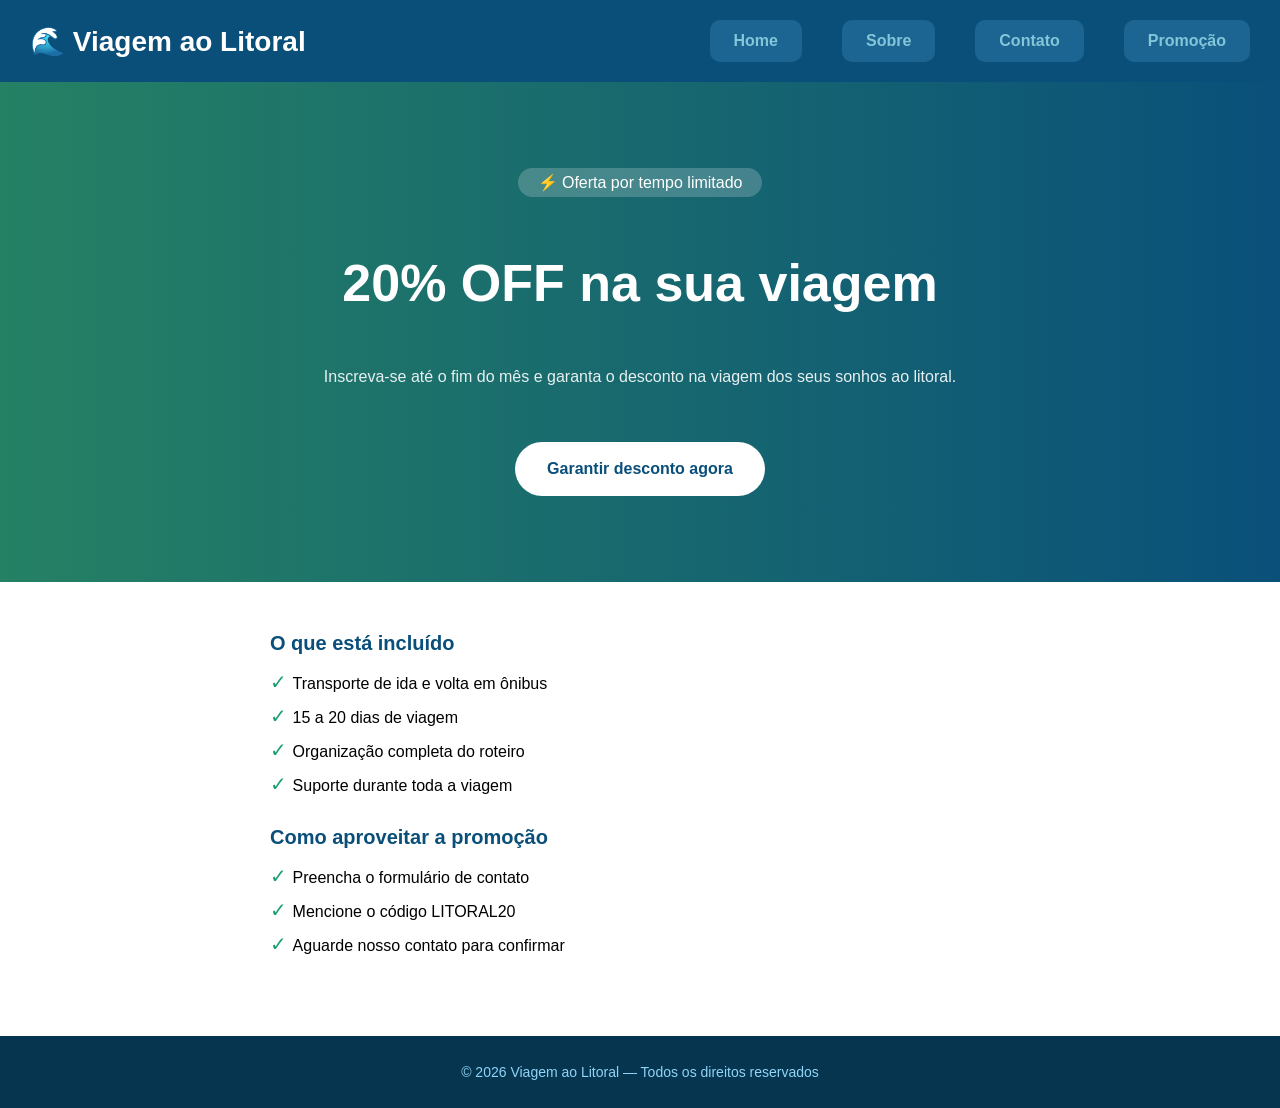
==== promo/index.html @ 093f293b "Projeto Viagem ao Litoral" ====
<!doctype html>
<html lang="pt-BR">
  <head>
    <meta charset="UTF-8" />
    <meta name="viewport" content="width=device-width, initial-scale=1.0" />
    <title>Promoção — Viagem ao Litoral</title>
    <link rel="stylesheet" href="../css/style.css" />
  </head>
  <body>
    <div class="overlay" id="overlay"></div>
    <header>
      <h1>🌊 Viagem ao Litoral</h1>
      <button
        class="hamburger"
        id="hamburger"
        aria-label="Abrir menu"
        aria-expanded="false"
      >
        <span></span>
        <span></span>
        <span></span>
      </button>
      <nav class="menu" id="menu">
        <a href="../index.html">Home</a>
        <a href="../sobre.html">Sobre</a>
        <a href="../contato.html">Contato</a>
        <a href="index.html">Promoção</a>
      </nav>
    </header>
    <main>
      <section class="desconto">
        <div class="tag">⚡ Oferta por tempo limitado</div>
        <h2>20% OFF na sua viagem</h2>
        <p>
          Inscreva-se até o fim do mês e garanta o desconto na viagem dos seus
          sonhos ao litoral.
        </p>
        <a href="../contato.html" class="botao_promo"
          >Garantir desconto agora</a
        >
      </section>
      <section class="desconto-detalhes">
        <h3>O que está incluído</h3>
        <ul>
          <li>Transporte de ida e volta em ônibus</li>
          <li>15 a 20 dias de viagem</li>
          <li>Organização completa do roteiro</li>
          <li>Suporte durante toda a viagem</li>
        </ul>

        <h3>Como aproveitar a promoção</h3>
        <ul>
          <li>Preencha o formulário de contato</li>
          <li>Mencione o código LITORAL20</li>
          <li>Aguarde nosso contato para confirmar</li>
        </ul>
      </section>
    </main>
    <footer>
      <p>© 2026 Viagem ao Litoral — Todos os direitos reservados</p>
    </footer>
    <script>
      const hamburger = document.getElementById("hamburger");
      const menu = document.getElementById("menu");
      const overlay = document.getElementById("overlay");

      function abrirMenu() {
        hamburger.classList.add("aberto");
        menu.classList.add("aberto");
        overlay.classList.add("aberto");
        hamburger.setAttribute("aria-expanded", "true");
        document.body.style.overflow = "hidden";
      }

      function fecharMenu() {
        hamburger.classList.remove("aberto");
        menu.classList.remove("aberto");
        overlay.classList.remove("aberto");
        hamburger.setAttribute("aria-expanded", "false");
        document.body.style.overflow = "";
      }

      hamburger.addEventListener("click", function () {
        if (menu.classList.contains("aberto")) {
          fecharMenu();
        } else {
          abrirMenu();
        }
      });

      overlay.addEventListener("click", fecharMenu);

      document.addEventListener("keydown", function (e) {
        if (e.key === "Escape") fecharMenu();
      });
    </script>
  </body>
</html>
---- css/style.css ----
/* ============================================================
   RESET GLOBAL
   Aplicado em todas as páginas
   ============================================================ */
* {
    box-sizing: border-box;
    font-family: Arial, Helvetica, sans-serif;
    margin: 0;
    padding: 0;
}

body {
    background-color: white;
}


/* ============================================================
   HEADER — Cabeçalho fixo no topo
   Aplicado em: index.html | sobre.html | contato.html | promo/index.html
   ============================================================ */
header {
    display: flex;
    background-color: #0A4F7A;
    padding: 20px 30px;
    position: sticky;
    top: 0;
    left: 0;
    width: 100%;
    align-items: center;
    justify-content: space-between;
    z-index: 160;
}

header h1 {
    color: white;
    font-size: clamp(18px, 4vw, 28px);
}


/* ============================================================
   NAVEGAÇÃO — Menu de links no header
   Aplicado em: index.html | sobre.html | contato.html | promo/index.html
   ============================================================ */
.menu {
    display: flex;
    gap: 40px;
}

.menu a {
    text-decoration: none;
    color: #82C6D8;
    font-weight: bold;
    background-color: #1c6491;
    padding: 12px 24px;
    border-radius: 10px;
    transition: background 0.3s, transform 0.3s;
    -webkit-tap-highlight-color: transparent;
    touch-action: manipulation;
    cursor: pointer;
}

.menu a:hover {
    background: rgba(255, 255, 255, 0.15);
    transform: translateY(-2px);
}

.menu a:active {
    transform: translateY(0px) scale(0.95);
    background: rgba(255, 255, 255, 0.25);
}


/* ============================================================
   HAMBURGER — Botão de menu mobile
   Aplicado em: index.html | sobre.html | contato.html | promo/index.html
   (visível apenas em telas <= 768px via @media)
   ============================================================ */
.hamburger {
    display: none;
    flex-direction: column;
    justify-content: center;
    align-items: center;
    width: 44px;
    height: 44px;
    background: none;
    border: none;
    cursor: pointer;
    padding: 6px;
    gap: 6px;
    -webkit-tap-highlight-color: transparent;
    touch-action: manipulation;
    z-index: 200;
}

.hamburger span {
    display: block;
    width: 26px;
    height: 3px;
    background-color: white;
    border-radius: 3px;
    transition: transform 0.35s ease, opacity 0.25s ease, width 0.3s ease;
    transform-origin: center;
}

/* Animação das 3 barras ao abrir o menu */
.hamburger.aberto span:nth-child(1) {
    transform: translateY(9px) rotate(45deg);
}

.hamburger.aberto span:nth-child(2) {
    opacity: 0;
    width: 0;
}

.hamburger.aberto span:nth-child(3) {
    transform: translateY(-9px) rotate(-45deg);
}


/* ============================================================
   SEÇÃO: .introducao — Banner principal com CTA
   Aplicado em: index.html
   ============================================================ */
.introducao {
    display: flex;
    align-items: center;
    flex-direction: column;
    text-align: center;
    justify-content: space-evenly;
    background: linear-gradient(to right, #0A4F7A, #198D76);
    height: 400px;
    padding: 40px 20px;
}

.introducao h2 {
    font-size: clamp(24px, 5vw, 42px);
    color: white;
}

.introducao p {
    color: #B4D0D1;
    font-size: clamp(14px, 2.5vw, 16px);
    padding: 0 10px;
}

/* Botão "Quero me inscrever" da home */
.botao_home {
    display: inline-block;
    text-decoration: none;
    border-radius: 35px;
    background-color: #ffffff;
    color: #11547D;
    font-weight: bold;
    padding: 18px 32px;
    cursor: pointer;
    transition: transform 0.3s ease, box-shadow 0.3s ease;
    -webkit-tap-highlight-color: transparent;
    touch-action: manipulation;
}

.botao_home:hover {
    transform: scale(1.1);
    box-shadow: 5px 5px 15px rgba(0, 0, 0, 0.3);
}

.botao_home:active {
    transform: scale(0.95);
    box-shadow: 2px 2px 8px rgba(0, 0, 0, 0.2);
}


/* ============================================================
   SEÇÃO: .viagens — Lista de próximas viagens
   Aplicado em: index.html
   ============================================================ */
.viagens {
    display: flex;
    flex-direction: column;
    text-align: center;
    padding: 60px 30px;
}

.viagens h2 {
    font-size: clamp(22px, 4vw, 32px);
    color: #0A4F7A;
}

.viagens > p {
    margin-top: 8px;
    color: #555;
}

/* Grid de cartões de viagem */
.cartoes {
    display: flex;
    justify-content: center;
    align-items: center;
    flex-wrap: wrap;
    padding: 40px 20px;
    gap: 30px;
}

.cartao {
    height: 180px;
    width: 230px;
    border-radius: 15px;
    box-shadow: 5px 5px 15px rgba(0, 0, 0, 0.3),
        0 -5px 0 #1D9E75;
    flex-shrink: 0;
}

.cartao .destino {
    color: #314F7A;
    font-weight: bold;
    font-size: 18px;
    padding: 17px 0px 0px 17px;
    text-align: left;
}

.cartao .duracao {
    font-size: 12px;
    color: #888888;
    text-align: left;
    padding: 17px 0px 0px 17px;
}

.cartao .preco {
    color: #1D9E75;
    font-size: 25px;
    font-weight: bold;
    padding: 17px 0px 0px 17px;
    text-align: left;
}


/* ============================================================
   SEÇÃO: .galeria — Foto da praia
   Aplicado em: index.html
   ============================================================ */
.galeria {
    padding: 0 30px 60px;
    text-align: center;
}

.galeria img {
    width: 100%;
    max-width: 900px;
    height: 340px;
    object-fit: cover;
    border-radius: 16px;
}


/* ============================================================
   FOOTER — Rodapé com copyright
   Aplicado em: index.html | sobre.html | contato.html | promo/index.html
   ============================================================ */
footer {
    background-color: #063550;
    color: #90d4f7;
    text-align: center;
    padding: 28px;
    font-size: 14px;
}


/* ============================================================
   SEÇÃO: .sobre — Texto institucional da empresa
   Aplicado em: sobre.html
   ============================================================ */
.sobre {
    line-height: 2.0;
    margin: 0 auto;
    padding: 50px 30px;
    max-width: 750px;
    min-height: auto;
}

.sobre h2 {
    color: #0A4F7A;
    text-align: left;
    font-size: clamp(22px, 4vw, 32px);
}

.sobre p {
    color: #444444;
}

/* Botão "Quero me inscrever" da página Sobre */
.botao_sobre {
    display: inline-block;
    text-decoration: none;
    border-radius: 40px;
    background-color: #11547D;
    color: #F0F0F0;
    font-weight: bold;
    padding: 18px 32px;
    margin-top: 20px;
    cursor: pointer;
    transition: transform 0.3s ease, box-shadow 0.3s ease;
    -webkit-tap-highlight-color: transparent;
    touch-action: manipulation;
}

.botao_sobre:hover {
    transform: scale(1.1);
    box-shadow: 5px 5px 15px rgba(0, 0, 0, 0.3);
}

.botao_sobre:active {
    transform: scale(0.95);
    box-shadow: 2px 2px 8px rgba(0, 0, 0, 0.2);
}


/* ============================================================
   SEÇÃO: .cadastro — Formulário de inscrição
   Aplicado em: contato.html
   ============================================================ */
.cadastro {
    margin: 0 auto;
    max-width: 700px;
    padding: 50px 30px;

    /* Centralização vertical do conteúdo da seção */
    display: flex;
    flex-direction: column;
    justify-content: center;
}

.cadastro h2 {
    color: #0A4F7A;
    font-size: clamp(22px, 4vw, 32px);
}

.cadastro p {
    color: #555555;
    /* Espaçamento entre o h2 e o parágrafo */
    margin-top: 16px;
}


/* ============================================================
   FORMULÁRIO — Estilo compartilhado dos dois forms
   Aplicado em: contato.html (.cadastro e .sugestoes)
   ============================================================ */
.formulario {
    background-color: #FFFFFF;
    padding: 30px;
    width: 100%;
    max-width: 500px;
    border-radius: 20px;
    box-shadow: 5px 5px 10px rgba(0, 0, 0, 0.3);
    margin-top: 20px;
}

.formulario input {
    padding: 12px 16px;
    border: 1.5px solid #d0e8f5;
    border-radius: 8px;
    font-size: 15px;
    width: 100%;
}

.formulario button {
    border: none;
    width: 100%;
    color: white;
    background-color: #0A4F7A;
    font-weight: bold;
    padding: 15px;
    border-radius: 20px;
    transition: background-color 0.3s ease, transform 0.2s ease;
    cursor: pointer;
    -webkit-tap-highlight-color: transparent;
    touch-action: manipulation;
}

.formulario button:hover {
    background-color: #198D76;
}

.formulario button:active {
    transform: scale(0.95);
    background-color: #137a63;
}


/* ============================================================
   SEÇÃO: .sugestoes — Formulário de sugestões e reclamações
   Aplicado em: contato.html
   ============================================================ */
.sugestoes {
    margin: 0 auto;
    max-width: 700px;
    padding: 0 30px 60px;

    /* Centralização vertical do conteúdo da seção */
    display: flex;
    flex-direction: column;
    justify-content: center;
}

.sugestoes h2 {
    color: #0A4F7A;
    font-size: clamp(22px, 4vw, 32px);
}

.sugestoes p {
    color: #555555;
    /* Espaçamento entre o h2 e o parágrafo */
    margin-top: 16px;
}

.sugestoes textarea {
    padding: 12px 16px;
    border: 1.5px solid #d0e8f5;
    border-radius: 8px;
    font-size: 15px;
    width: 100%;
}


/* ============================================================
   SEÇÃO: .desconto — Banner principal da promoção
   Aplicado em: promo/index.html
   ============================================================ */
.desconto {
    display: flex;
    flex-direction: column;
    justify-content: center;
    align-items: center;
    justify-content: space-evenly;
    background: linear-gradient(to right, #258164, #0A507A);
    width: 100%;
    min-height: 500px;
    padding: 50px 20px;
    text-align: center;
    gap: 20px;
}

/* Tag de oferta limitada */
.tag {
    display: inline;
    background: rgba(255, 255, 255, 0.2);
    color: white;
    padding: 5px 20px;
    border-radius: 20px;
}

.desconto h2 {
    color: white;
    font-size: clamp(28px, 6vw, 52px);
}

.desconto p {
    color: #E7F0F1;
    font-size: clamp(14px, 2.5vw, 16px);
}

/* Botão "Garantir desconto agora" da promo */
.botao_promo {
    text-decoration: none;
    display: inline-block;
    background-color: white;
    border: none;
    color: #0A4F7A;
    font-weight: bold;
    padding: 18px 32px;
    border-radius: 35px;
    cursor: pointer;
    transition: transform 0.3s ease, box-shadow 0.3s ease;
    -webkit-tap-highlight-color: transparent;
    touch-action: manipulation;
}

.botao_promo:hover {
    transform: scale(1.1);
    box-shadow: 5px 5px 15px rgba(0, 0, 0, 0.3);
}

.botao_promo:active {
    transform: scale(0.95);
    box-shadow: 2px 2px 8px rgba(0, 0, 0, 0.2);
}


/* ============================================================
   SEÇÃO: .desconto-detalhes — Lista de itens incluídos na promoção
   Aplicado em: promo/index.html
   ============================================================ */
.desconto-detalhes {
    padding: 50px 30px;
    max-width: 800px;
    margin: 0 auto;
}

.desconto-detalhes h3 {
    font-size: 20px;
    color: #0a4f7a;
    margin-bottom: 15px;
}

.desconto-detalhes ul {
    list-style: none;
    display: flex;
    flex-direction: column;
    gap: 10px;
    margin-bottom: 30px;
}

.desconto-detalhes ul li::before {
    content: "✓ ";
    font-size: 20px;
    color: #1d9e75;
}


/* ============================================================
   MEDIA QUERY — Telas até 768px (mobile)
   Ajustes para: index.html | sobre.html | contato.html | promo/index.html
   ============================================================ */
@media (max-width: 768px) {

    /* Exibe o botão hamburger e oculta o menu horizontal */
    .hamburger {
        display: flex;
    }

    /* Menu lateral deslizante (drawer) */
    .menu {
        position: fixed;
        top: 0;
        right: 0;
        width: 70%;
        max-width: 300px;
        height: 100vh;
        background-color: #0A4F7A;
        flex-direction: column;
        align-items: flex-start;
        justify-content: flex-start;
        padding: 90px 30px 40px;
        gap: 16px;
        transform: translateX(100%);
        transition: transform 0.35s cubic-bezier(0.4, 0, 0.2, 1);
        z-index: 150;
        box-shadow: -4px 0 20px rgba(0, 0, 0, 0.3);
    }

    .menu.aberto {
        transform: translateX(0);
    }

    .menu a {
        width: 100%;
        font-size: 16px;
        padding: 14px 20px;
    }

    /* Overlay escuro ao abrir o menu mobile */
    .overlay {
        position: fixed;
        inset: 0;
        background: rgba(0, 0, 0, 0.45);
        z-index: 140;
        opacity: 0;
        visibility: hidden;
        pointer-events: none;
        transition: opacity 0.35s ease, visibility 0.35s ease;
    }

    .overlay.aberto {
        opacity: 1;
        visibility: visible;
        pointer-events: auto;
    }

    /* index.html — .introducao */
    .introducao {
        height: auto;
        min-height: 350px;
        padding: 50px 20px;
    }

    /* index.html — .viagens */
    .viagens {
        padding: 40px 16px;
    }

    /* index.html — .cartoes */
    .cartoes {
        flex-direction: column;
        padding: 20px 16px;
        align-items: center;
    }

    .cartao {
        width: 100%;
        max-width: 320px;
        height: auto;
        padding-bottom: 20px;
    }

    /* index.html — .galeria */
    .galeria {
        padding: 0 16px 40px;
    }

    .galeria img {
        height: 220px;
    }

    /* sobre.html — .sobre */
    .sobre {
        padding: 40px 20px;
    }

    /* contato.html — .cadastro */
    .cadastro {
        padding: 40px 20px;
    }

    /* contato.html — .formulario */
    .formulario {
        max-width: 100%;
    }

    /* contato.html — .sugestoes */
    .sugestoes {
        padding: 0 20px 50px;
    }

    /* promo/index.html — .desconto */
    .desconto {
        min-height: 420px;
        padding: 50px 20px;
    }

    /* promo/index.html — .desconto-detalhes */
    .desconto-detalhes {
        padding: 40px 20px;
    }
}


/* ============================================================
   MEDIA QUERY — Telas até 400px (telas muito pequenas)
   Ajustes para: index.html | sobre.html | contato.html | promo/index.html
   ============================================================ */
@media (max-width: 400px) {
    header {
        padding: 16px 20px;
    }

    header h1 {
        font-size: 16px;
    }
}
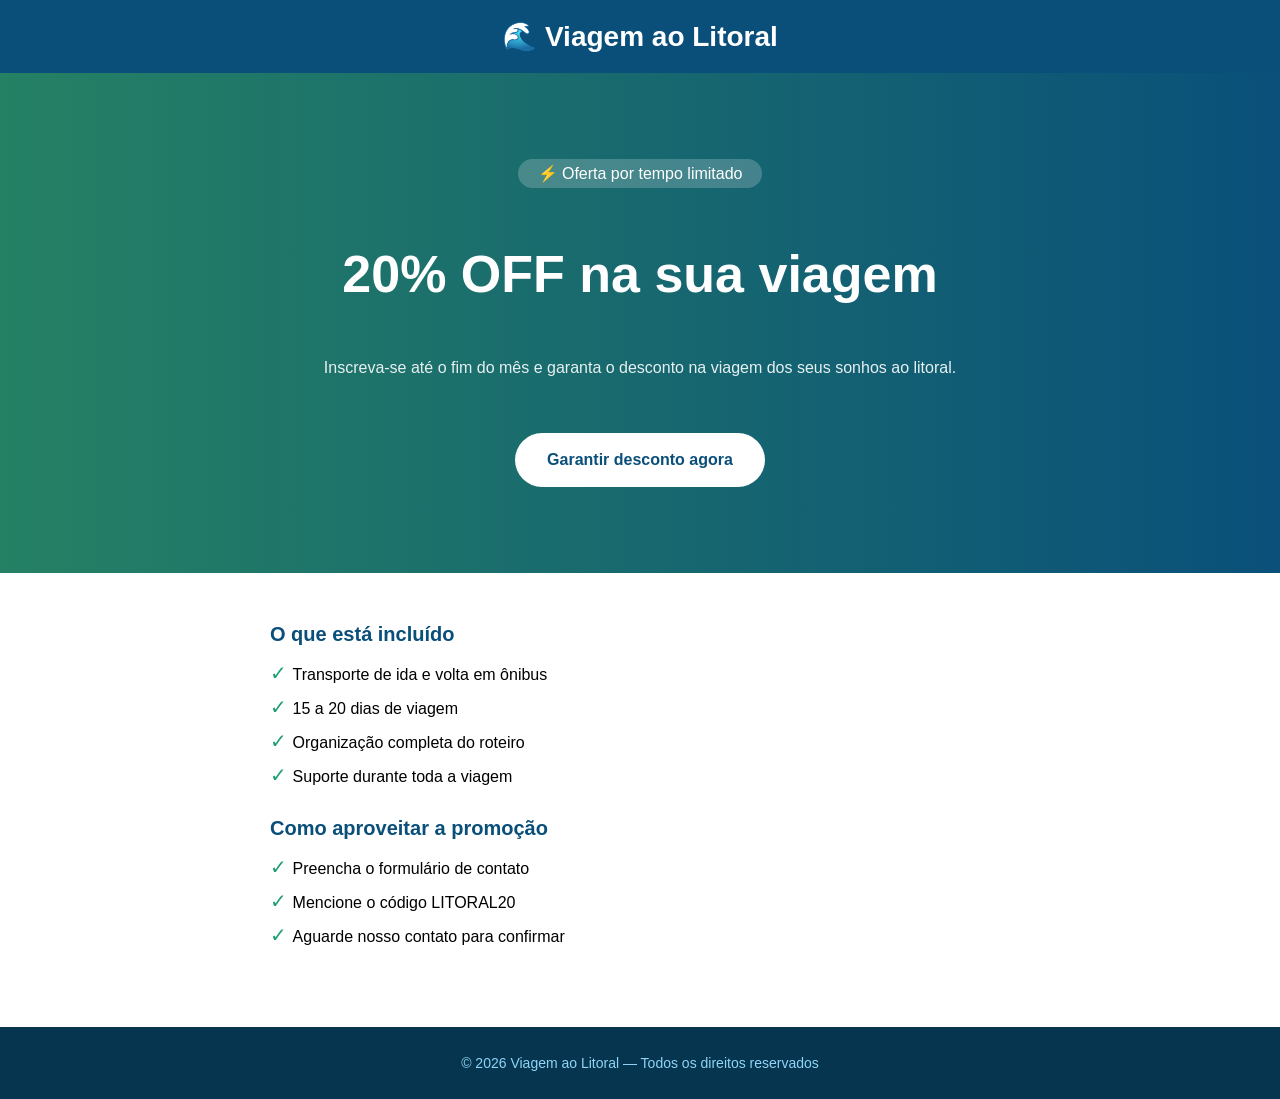
==== commit 9ea083e4: "Remoção da página promo nos linkáveis" ====
--- a/promo/index.html
+++ b/promo/index.html
@@ -7,25 +7,8 @@
     <link rel="stylesheet" href="../css/style.css" />
   </head>
   <body>
-    <div class="overlay" id="overlay"></div>
-    <header>
+    <header class="header-promo">
       <h1>🌊 Viagem ao Litoral</h1>
-      <button
-        class="hamburger"
-        id="hamburger"
-        aria-label="Abrir menu"
-        aria-expanded="false"
-      >
-        <span></span>
-        <span></span>
-        <span></span>
-      </button>
-      <nav class="menu" id="menu">
-        <a href="../index.html">Home</a>
-        <a href="../sobre.html">Sobre</a>
-        <a href="../contato.html">Contato</a>
-        <a href="index.html">Promoção</a>
-      </nav>
     </header>
     <main>
       <section class="desconto">
@@ -59,40 +42,5 @@
     <footer>
       <p>© 2026 Viagem ao Litoral — Todos os direitos reservados</p>
     </footer>
-    <script>
-      const hamburger = document.getElementById("hamburger");
-      const menu = document.getElementById("menu");
-      const overlay = document.getElementById("overlay");
-
-      function abrirMenu() {
-        hamburger.classList.add("aberto");
-        menu.classList.add("aberto");
-        overlay.classList.add("aberto");
-        hamburger.setAttribute("aria-expanded", "true");
-        document.body.style.overflow = "hidden";
-      }
-
-      function fecharMenu() {
-        hamburger.classList.remove("aberto");
-        menu.classList.remove("aberto");
-        overlay.classList.remove("aberto");
-        hamburger.setAttribute("aria-expanded", "false");
-        document.body.style.overflow = "";
-      }
-
-      hamburger.addEventListener("click", function () {
-        if (menu.classList.contains("aberto")) {
-          fecharMenu();
-        } else {
-          abrirMenu();
-        }
-      });
-
-      overlay.addEventListener("click", fecharMenu);
-
-      document.addEventListener("keydown", function (e) {
-        if (e.key === "Escape") fecharMenu();
-      });
-    </script>
   </body>
 </html>
--- a/css/style.css
+++ b/css/style.css
@@ -34,6 +34,12 @@
 header h1 {
     color: white;
     font-size: clamp(18px, 4vw, 28px);
+}
+
+/* Header da landing page de promoção — sem nav, sem sticky */
+.header-promo {
+    position: static;
+    justify-content: center;
 }
 
 
